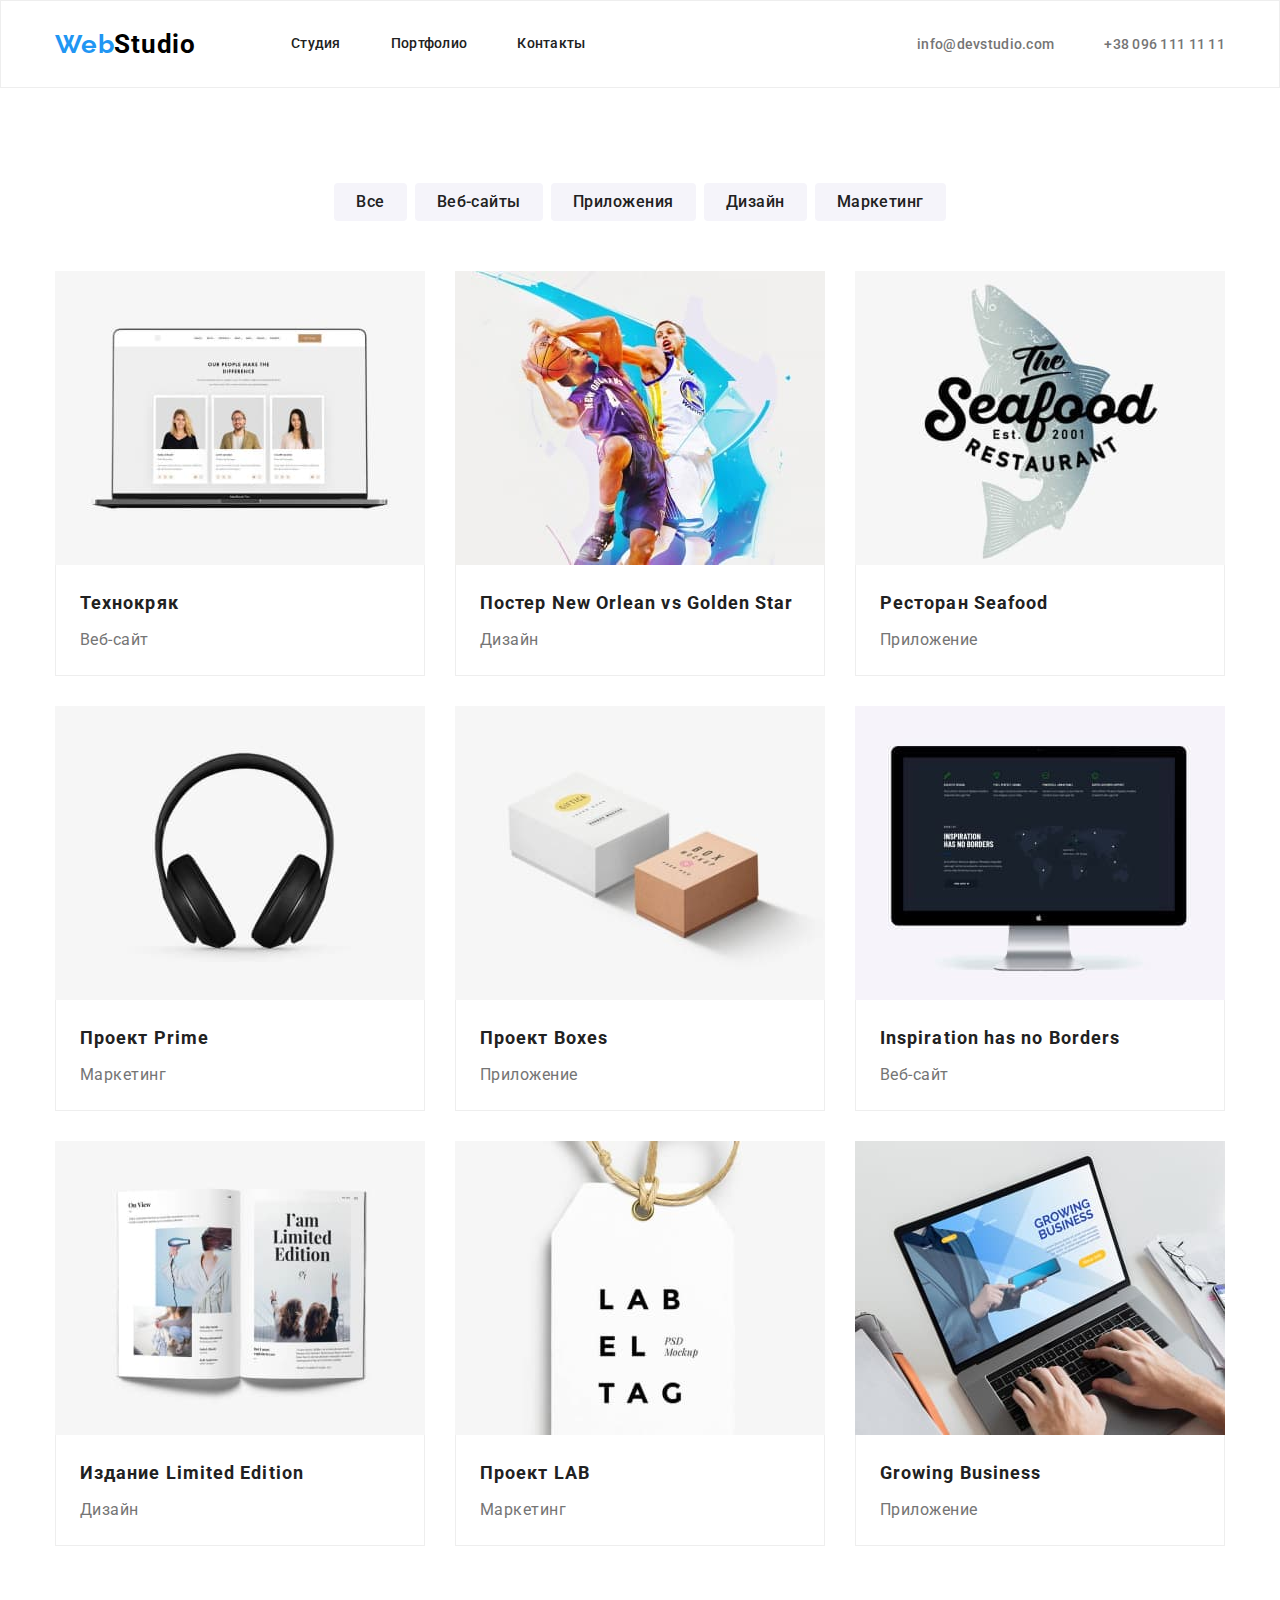
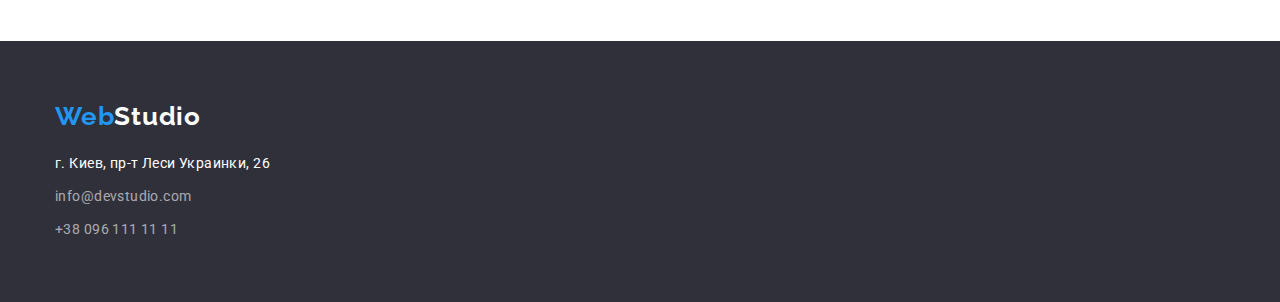
==== portfolio.html @ 65af7c25 "start" ====
<!DOCTYPE html>
<html lang="ru">
  <head>
    <meta charset="UTF-8" />
    <meta http-equiv="X-UA-Compatible" content="IE=edge" />
    <meta name="viewport" content="width=device-width, initial-scale=1.0" />
    <title>WebStudio</title>
    <!-- шрифты -->
    <link
      href="https://fonts.googleapis.com/css2?family=Raleway:wght@700;900&family=Roboto:wght@400;500;700&display=swap"
      rel="stylesheet"
    />
    <!-- нормализация -->
    <link
      rel="stylesheet"
      href="https://cdnjs.cloudflare.com/ajax/libs/modern-normalize/1.0.0/modern-normalize.min.css"
    />
    <link rel="stylesheet" href="./css/style.css" />
    <link rel="preconnect" href="https://fonts.googleapis.com" />
    <link rel="preconnect" href="https://fonts.gstatic.com" crossorigin />
  </head>
  <body>
    <header class="header">
      <div class="container container-nav">
        <nav class="header-nav">
          <a class="logo" href="./index.html">
            <span class="span-logo">Web</span>Studio
          </a>
          <ul class="header-list list">
            <li class="header-item">
              <a href="./index.html" class="header-link">Студия</a>
            </li>
            <li class="header-item">
              <a href="" class="header-link">Портфолио</a>
            </li>
            <li class="header-item">
              <a href="" class="header-link">Контакты</a>
            </li>
          </ul>
        </nav>
        <ul class="header-contact list">
          <li class="header-item">
            <a href="mailto:info@devstudio.com" class="header-mail"
              >info@devstudio.com</a
            >
          </li>
          <li class="header-item">
            <a href="tel:+380961111111" class="header-mail"
              >+38 096 111 11 11</a
            >
          </li>
        </ul>
      </div>
    </header>

    <!--Портфолио-->
    <h1 class="portf-non">Портфолио</h1>
    <section class="portfolio">
      <div class="container">
        <ul class="list-nav list">
          <li class="list-nav__item">
            <button type="button" class="list-nav__btn">Все</button>
          </li>
          <li class="list-nav__item">
            <button type="button" class="list-nav__btn">Веб-сайты</button>
          </li>
          <li class="list-nav__item">
            <button type="button" class="list-nav__btn">Приложения</button>
          </li>
          <li class="list-nav__item">
            <button type="button" class="list-nav__btn">Дизайн</button>
          </li>
          <li class="list-nav__item">
            <button type="button" class="list-nav__btn">Маркетинг</button>
          </li>
        </ul>
        <ul class="portfolio-list list">
          <li class="portfolio-item">
            <img
              src="imag/tehnopark.jpg"
              alt="Вебсайт"
              width="370"
              height="294"
            />
            <div class="portfolio-naim">
              <h2 class="portfolio-title">Технокряк</h2>
              <p class="portfolio-text">Веб-сайт</p>
            </div>
          </li>

          <li class="portfolio-item">
            <img
              src="imag/poster-new-orlean.jpg"
              alt="Постер нового орлеана"
              width="370"
              height="294"
            />
            <div class="portfolio-naim">
              <h2 class="portfolio-title">Постер New Orlean vs Golden Star</h2>
              <p class="portfolio-text">Дизайн</p>
            </div>
          </li>

          <li class="portfolio-item">
            <img
              src="imag/restoran.jpg"
              alt="Приложение ресторана"
              width="370"
              height="294"
            />
            <div class="portfolio-naim">
              <h2 class="portfolio-title">Ресторан Seafood</h2>
              <p class="portfolio-text">Приложение</p>
            </div>
          </li>

          <li class="portfolio-item">
            <img
              src="imag/project-prime.jpg"
              alt=" проект прайм"
              width="370"
              height="294"
            />
            <div class="portfolio-naim">
              <h2 class="portfolio-title">Проект Prime</h2>
              <p class="portfolio-text">Маркетинг</p>
            </div>
          </li>

          <li class="portfolio-item">
            <img
              src="imag/project-boxes.jpg"
              alt="Проек коробки"
              width="370"
              height="294"
            />
            <div class="portfolio-naim">
              <h2 class="portfolio-title">Проект Boxes</h2>
              <p class="portfolio-text">Приложение</p>
            </div>
          </li>

          <li class="portfolio-item">
            <img
              src="imag/borders.jpg"
              alt="Сайт Вдохновение не имеет границ"
              width="370"
              height="294"
            />
            <div class="portfolio-naim">
              <h2 class="portfolio-title">Inspiration has no Borders</h2>
              <p class="portfolio-text">Веб-сайт</p>
            </div>
          </li>

          <li class="portfolio-item">
            <img
              src="imag/limited-edition.jpg"
              alt="Издание книги"
              width="370"
              height="294"
            />
            <div class="portfolio-naim">
              <h2 class="portfolio-title">Издание Limited Edition</h2>
              <p class="portfolio-text">Дизайн</p>
            </div>
          </li>

          <li class="portfolio-item">
            <img src="imag/lab.jpg" alt="проект" width="370" height="294" />
            <div class="portfolio-naim">
              <h2 class="portfolio-title">Проект LAB</h2>
              <p class="portfolio-text">Маркетинг</p>
            </div>
          </li>

          <li class="portfolio-item">
            <img
              src="imag/groving.jpg"
              alt="Растущий бизнес"
              width="370"
              height="294"
            />
            <div class="portfolio-naim">
              <h2 class="portfolio-title">Growing Business</h2>
              <p class="portfolio-text">Приложение</p>
            </div>
          </li>
        </ul>
      </div>
    </section>

    <footer class="footer">
      <div class="container">
        <a class="logo-futer" href="./index.html">
          <span class="span-logo">Web</span
          ><span class="span-studio">Studio</span>
        </a>
        <address class="adres">
          <ul class="footer-list list">
            <li class="footer-item">
              <a class="adres-gps" href="https://goo.gl/maps/ThywqEjot6tUFqHi9"
                >г. Киев, пр-т Леси Украинки, 26</a
              >
            </li>
            <li class="footer-item">
              <a
                class="adres-text"
                href="mailto:info@devstudio.com"
                class="footer-link"
                >info@devstudio.com</a
              >
            </li>
            <li class="footer-item">
              <a class="adres-text" href="tel:+380961111111" class="footer-link"
                >+38 096 111 11 11</a
              >
            </li>
          </ul>
        </address>
      </div>
    </footer>
  </body>
</html>
---- css/style.css ----
html {
  box-sizing: border-box;
}
*.,
*::before,
*::after {
  box-sizing: inherit;
}
body {
  margin: 0;
  font-family: 'Raleway', sans-serif;

  font-family: 'Roboto', sans-serif;
  background: #ffffff;
}
h1,
h2,
h3,
h4,
h5,
h6,
p {
  margin: 0;
}
img {
  display: block;
  min-width: 100%;
  height: auto;
}

ul {
  margin: 0;
  padding: 0;
  list-style: 0;
}

a {
  text-decoration: none;
}

address {
  font-style: normal;
}
/* Скидівание точекв в li */
.list {
  list-style: none;
}
.container {
  width: 1200px;
  padding-right: 15px;
  padding-left: 15px;
  margin-right: auto;
  margin-left: auto;
}

/* heder */
.header {
  background-color: #ffffff;
  border: 1px solid #eeeeee;
}

.container-nav {
  display: flex;
  align-items: center;
  /* margin-bottom: 95px; */
}

/* Логотип */
.span-logo {
  font-family: 'Raleway';
  font-style: normal;
  font-weight: 700;
  font-size: 26px;
  line-height: 1.19;
  letter-spacing: 0.03em;
  color: #2196f3;
}

.logo {
  font-weight: 700;
  font-size: 26px;
  line-height: 1.19;
  letter-spacing: 0.03em;
  color: #000000;
}

.span-logo,
.logo {
  text-decoration: none;
}

.header-list .header-item + .header-item {
  margin-left: 50px;
}

.header-nav {
  display: flex;
  align-items: center;
}

.header-list {
  display: flex;
  margin-left: 95px;
}
.header-contact {
  display: flex;
  margin-left: auto;
}

.header-contact .header-item:not(:last-child) {
  margin-right: 50px;
}
.logo:hover {
}

/* header ссылки */

.header-link {
  display: block;
  padding-top: 35px;
  padding-bottom: 35px;
  text-decoration: none;
  color: #212121;
  font-weight: 500;
  font-size: 14px;
  line-height: 1.14;
  letter-spacing: 0.02em;
  cursor: pointer;
}
/* header емеил и тел */

.header-mail {
  font-style: normal;
  font-weight: 500;
  font-size: 14px;
  line-height: 1.14;
  letter-spacing: 0.02em;
  color: #757575;
  padding-top: 35px;
  padding-bottom: 35px;
}

/* Эфект ховер навидение */

.header-link:hover,
.header-link:focus {
  font-weight: 500;
  font-size: 14px;
  line-height: 1.14;
  letter-spacing: 0.02em;
  color: #2196f3;
}

.header-mail:hover {
  font-weight: 500;
  font-size: 14px;
  line-height: 1.14;
  letter-spacing: 0.02em;
  color: #2196f3;
}

/* Герой */

.hero-title {
  font-weight: 900;
  font-size: 44px;
  line-height: 1.36;
  text-align: center;
  letter-spacing: 0.06em;
  text-transform: uppercase;
  color: #ffffff;
  width: 700px;
  margin: 0 auto;
  margin-bottom: 30px;
}
.hero {
  padding: 200px 0;
  background-color: #2f303a;
  background-image: linear-gradient(
      to right,
      rgba(49, 58, 47, 0.4),
      rgba(47, 48, 58, 0.4)
    ),
    url(../imag/Img-hero.jpg);
  /* background-image: url(../imag/Img-Overlay.png), url(../imag/Img-hero.jpg); */
  background-repeat: no-repeat;
  background-position: center;
  /* background-size: cover; */
  /* min-width: 1600px; */
  background-size: 1600px 600px;
}

.hero-but {
  border-radius: 4px;
  padding: 10px 32px;
  font-weight: 700;
  font-size: 16px;
  line-height: 1.88;
  align-items: center;
  text-align: center;
  letter-spacing: 0.06em;
  color: #ffffff;
  background: #2196f3;
  box-shadow: 0px 4px 4px rgba(0, 0, 0, 0.15);
  cursor: pointer;
  margin: 0 auto;
  display: block;
}
.hero-but:hover {
  color: #2196f3;
  background-color: #ffffff;
}

/* Шапка сайта */
.benefits {
  padding-bottom: 95px;
  padding-top: 95px;
}
.benefits-list {
  display: flex;
}
/* не работает не понимаю почему перебивает content */

.benefits-item::before {
  display: block;
  content: '';
  height: 120px;
  margin-bottom: 30px;
  background-repeat: no-repeat;
  background-position: center;
  background-color: #f5f4fa;
  border-radius: 4px;
}
.icon-antena::before {
  background-image: url(../imag/antenna.svg);
}
.icon-clok::before {
  background-image: url(../imag/clock.svg);
}
.icon-diagram::before {
  background-image: url(../imag/diagram.svg);
}
.icon-astronaut::before {
  background-image: url(../imag/astronaut.svg);
}

.benefits-item {
  margin-right: 30px;
}
.benefits-item:last-child {
  margin-right: 0px;
}

.benefits-title {
  font-weight: 700;
  font-size: 14px;
  line-height: 1.14;
  letter-spacing: 0.03em;
  text-transform: uppercase;
  color: #212121;
  margin-bottom: 10px;
}

.benefits-text {
  font-weight: 400;
  font-size: 14px;
  line-height: 1.71;
  letter-spacing: 0.03em;
  color: #757575;
}

/* Чем мы занимаемся */
.work {
  padding-bottom: 95px;
}
.work-title {
  font-weight: 700;
  font-size: 36px;
  line-height: 42px;
  text-align: center;
  letter-spacing: 0.03em;
  color: #212121;
  margin-bottom: 50px;
}

.work-list {
  display: flex;
  gap: 30px;
}
.work-item {
  width: calc((100% - 60px) / 3);
  max-width: 100%;
  height: auto;
}
/* .work-list .work-item:not(:last-child) {
  margin-right: 30px; 
} */

/* Наша команда */
.team {
  background: #f5f4fa;
  padding-bottom: 95px;
  padding-top: 95px;
}

.team-title {
  font-weight: 700;
  font-size: 36px;
  line-height: 1.16;
  text-align: center;
  letter-spacing: 0.03em;
  color: #212121;
  margin-bottom: 50px;
}

.team-list {
  display: flex;
  gap: 30px;
}
.team-item {
  background: #ffffff;
  box-shadow: 0px 1px 3px rgba(0, 0, 0, 0.12), 0px 1px 1px rgba(0, 0, 0, 0.14),
    0px 2px 1px rgba(0, 0, 0, 0.2);
  border-radius: 0px 0px 4px 4px;
}

.team-title-name {
  font-weight: 500;
  font-size: 16px;
  line-height: 1.18;
  text-align: center;
  letter-spacing: 0.03em;
  color: #212121;
  text-align: center;
  padding-top: 30px;
  margin-bottom: 10px;
}

.team-text {
  font-weight: 400;
  font-size: 16px;
  line-height: 1.18;
  text-align: center;
  letter-spacing: 0.03em;
  color: #757575;
  /* padding-bottom: 30px; */
  /* margin-bottom: 30px; */
}
.team-soc {
  display: flex;
  justify-content: center;
  gap: 10px;
  padding-top: 16px;
  margin-bottom: 30px;
}

.item-soc-link {
  width: 44px;
  height: 44px;
  border-radius: 50%;
  background-color: #ffffff;
  display: flex;
  align-items: center;
  justify-content: center;

  fill: #afb1b8;
}
.item-soc-link:hover,
.item-soc-link:focus {
  background-color: #2196f3;
  fill: #ffffff;
}
/* <!-- постоянные клиенты --> */
.clients {
  background: #ffffff;
  padding-bottom: 95px;
  padding-top: 95px;
}
.clients-title {
  font-weight: 700;
  font-size: 36px;
  line-height: 42px;
  margin-bottom: 50px;
  text-align: center;
  letter-spacing: 0.03em;
  color: #212121;
}
.clients-list {
  display: flex;
  gap: 30px;
  justify-content: center;
}
.clients-item {
  display: flex;
  justify-content: center;
  width: 170px;
  height: 92px;
  border: 1px solid #afb1b8;
  border-radius: 4px;
}
.clients-link {
  display: flex;
  align-items: center;
  justify-content: center;
  background-color: #ffffff;
  fill: #afb1b8;
}
.clients-link:hover,
.clients-link:focus {
  fill: #2196f3;
}

/* Подвал */
.footer {
  background: #2f303a;
  padding-top: 60px;
  padding-bottom: 60px;
}

.logo-futer {
  display: block;
  margin-bottom: 20px;
}
.span-studio {
  font-family: 'Raleway';
  font-weight: 700;
  font-size: 26px;
  line-height: 31px;
  letter-spacing: 0.03em;
  color: #ffffff;
}

.footer-item {
  margin-bottom: 9px;
}
.footer-item:last-child {
  margin-bottom: 0px;
}
.adres-gps {
  font-style: normal;
  font-weight: 400;
  font-size: 14px;
  line-height: 1.71;
  letter-spacing: 0.03em;
  color: #ffffff;
  text-decoration: none;
}

.adres-text {
  font-style: normal;
  font-weight: 400;
  font-size: 14px;
  line-height: 1.71;
  letter-spacing: 0.03em;
  color: rgba(255, 255, 255, 0.6);
}

.adres-gps:hover,
.adres-text:hover {
  color: #2196f3;
}
/* присоиденяйтесь */
.join {
  font-weight: 700;
  font-size: 14px;
  line-height: 0, 87;
  letter-spacing: 0.03em;
  text-transform: uppercase;
  color: #ffffff;

  border: 1px solid #ededed;
}
.join-list {
  display: flex;
  justify-content: center;
  gap: 10px;
  padding-top: 16px;
  margin-bottom: 30px;
  border: 1px solid #ededed;
}
.join-item {
}
.join-soc-link {
  display: flex;
  width: 44px;
  height: 44px;
  border-radius: 50%;
  background-color: #ffffff;
  align-items: center;
  justify-content: center;
  border: 1px solid #ededed;
  fill: #afb1b8;
}
.join-soc-link:hover,
.join-soc-link:focus {
  background-color: #2196f3;
  fill: #ffffff;
}

/* портфолио */

.portfolio {
  padding-top: 95px;
  padding-bottom: 95px;
}
.list-nav {
  display: flex;
  justify-content: center;
  margin-bottom: 50px;
}

.portf-non {
  display: none;
}

.list-nav__btn {
  border: 0;
  font-weight: 500;
  font-size: 16px;
  line-height: 1.62;
  text-align: center;
  letter-spacing: 0.03em;
  background-color: #f5f4fa;
  color: #212121;
  cursor: pointer;
  border-radius: 4px;
  padding: 6px 22px;
}

.list-nav .list-nav__item:not(:last-child) {
  margin-right: 8px;
}

.list-nav__btn:hover,
.list-nav__btn:focus {
  background-color: #2196f3;
  color: #ffffff;
}

.portfolio-list {
  display: flex;
  flex-wrap: wrap;
  padding: 0;
  list-style: none;
  margin: -15px;
}

.portfolio-item {
  width: 370px;
  margin: 15px;
}
.portfolio-naim {
  padding: 20px 24px;
  border-bottom: 1px solid #eeeeee;
  border-left: 1px solid #eeeeee;
  border-right: 1px solid #eeeeee;
}
.portfolio-title {
  font-weight: 700;
  font-size: 18px;
  line-height: 2;
  letter-spacing: 0.06em;
  color: #212121;
  margin-top: 0px;
  margin-bottom: 4px;
}

.portfolio-text {
  font-weight: 400;
  font-size: 16px;
  line-height: 1.88;
  letter-spacing: 0.03em;
  color: #757575;
}
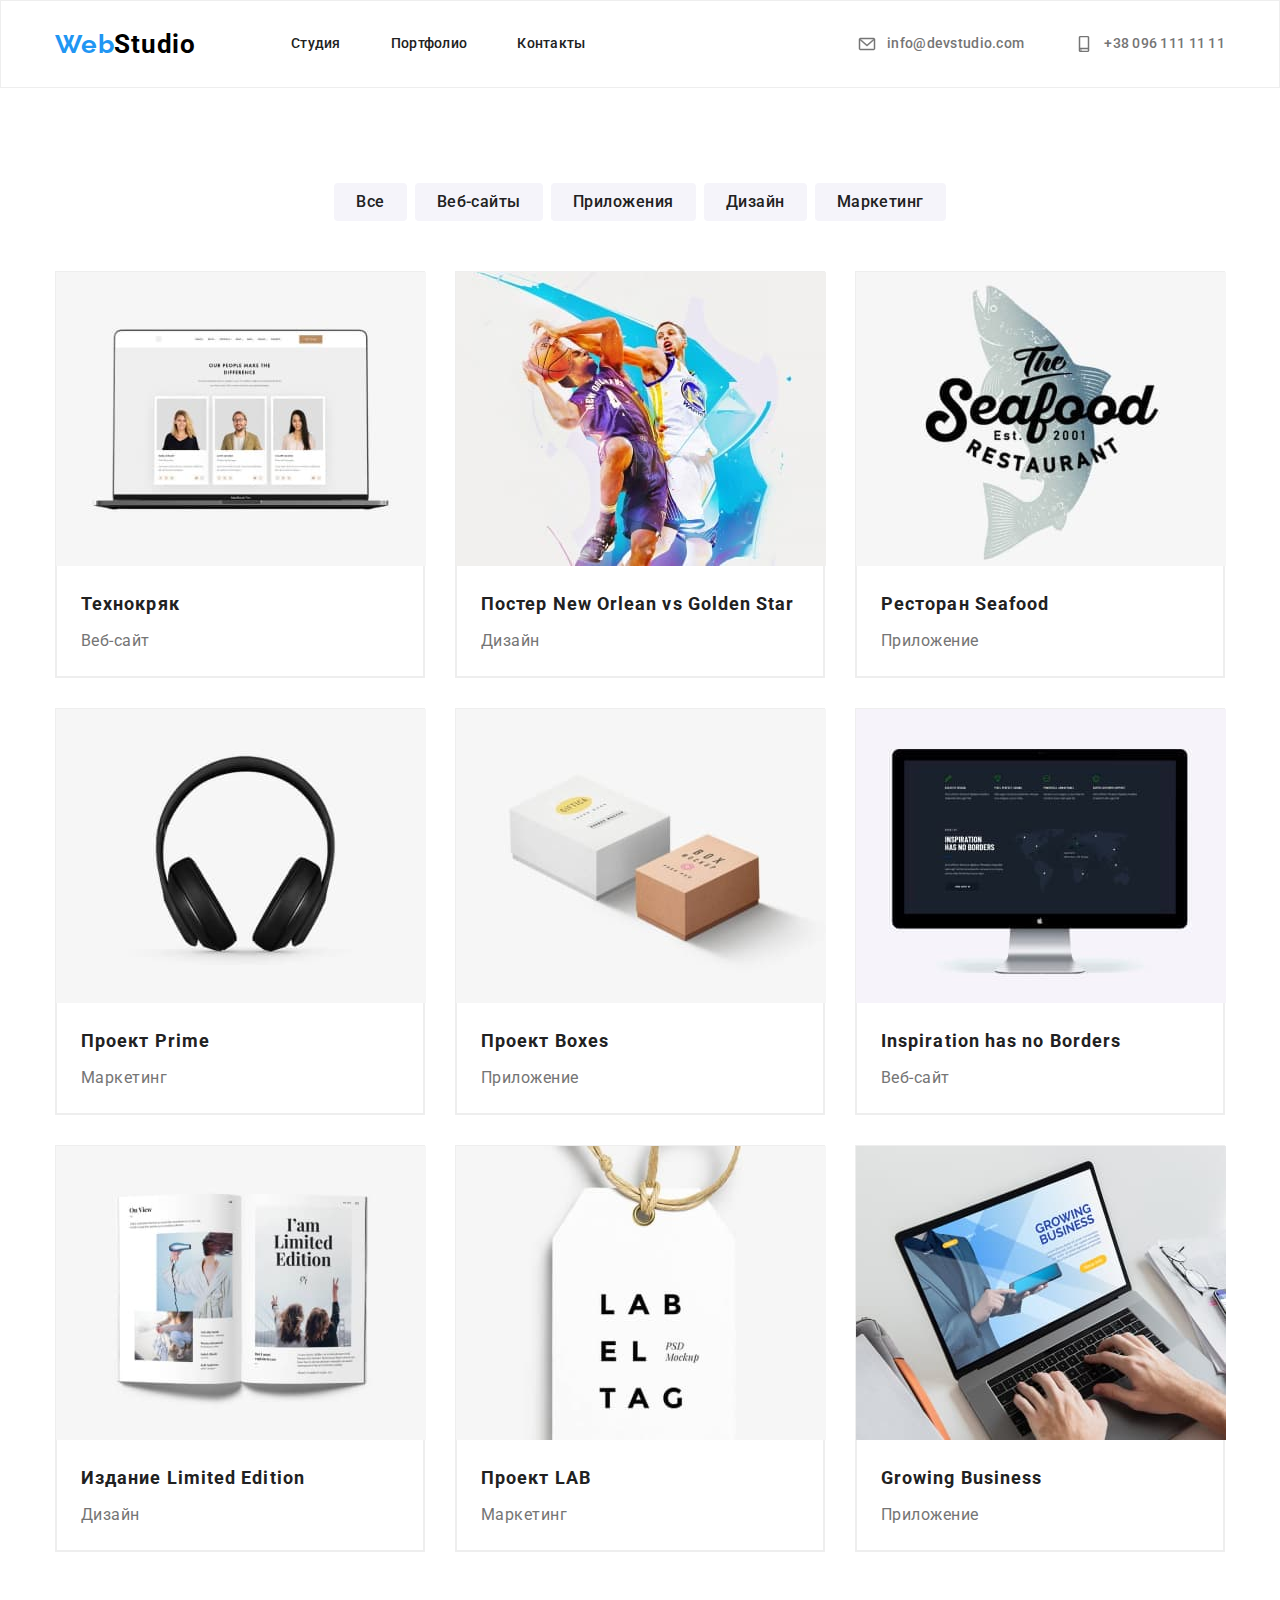
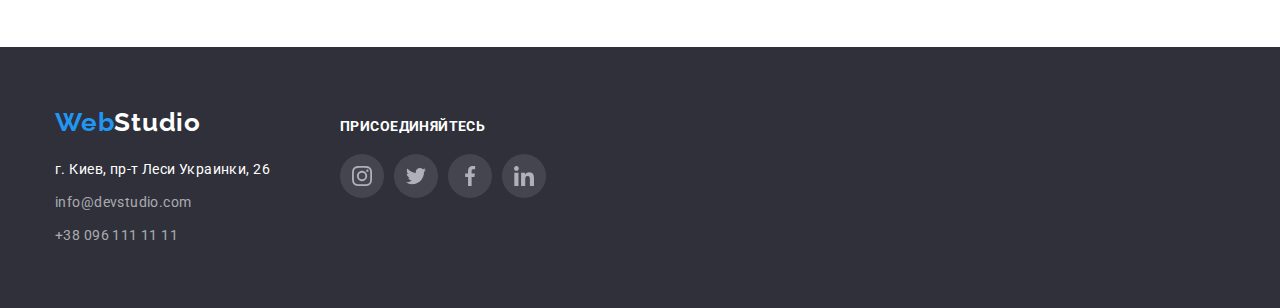
==== commit 57c127cb: "finish" ====
--- a/portfolio.html
+++ b/portfolio.html
@@ -41,13 +41,15 @@
         <ul class="header-contact list">
           <li class="header-item">
             <a href="mailto:info@devstudio.com" class="header-mail"
-              >info@devstudio.com</a
-            >
+              ><svg class="header-tel-icon" width="10" height="16">
+              <use href="./imag/symbol-defs.svg#icon-envelope"></use>
+              </svg>info@devstudio.com</a>
           </li>
           <li class="header-item">
             <a href="tel:+380961111111" class="header-mail"
-              >+38 096 111 11 11</a
-            >
+            ><svg class="header-tel-icon" width="10"  height="16">
+              <use href="./imag/symbol-defs.svg#icon-smartphone"></use>
+              </svg>+38 096 111 11 11</a>
           </li>
         </ul>
       </div>
@@ -192,10 +194,10 @@
 
     <footer class="footer">
       <div class="container">
+        <div class="futer-contact">
         <a class="logo-futer" href="./index.html">
           <span class="span-logo">Web</span
-          ><span class="span-studio">Studio</span>
-        </a>
+          ><span class="span-studio">Studio</span></a>
         <address class="adres">
           <ul class="footer-list list">
             <li class="footer-item">
@@ -218,6 +220,41 @@
             </li>
           </ul>
         </address>
+        </div>
+        <div class="join-content">
+          <p class="join-title">присоединяйтесь</p>
+        <ul class="join-list list">
+          <li class="join-item">
+            <a href="" class="join-soc-link">
+              <svg class="join-soc-icon" width="20" height="20">
+              <use href="./imag/symbol-defs.svg#icon-instagram"></use>
+              </svg>
+              </a>
+          </li>
+        
+          <li class="join-item">
+            <a href="" class="join-soc-link">
+              <svg class="join-soc-icon" width="20" height="20">
+              <use href="./imag/symbol-defs.svg#icon-twitter"></use>
+              </svg>
+              </a>
+          </li>
+          <li class="join-item">
+            <a href="" class="join-soc-link">
+              <svg class="join-soc-icon" width="20" height="20">
+              <use href="./imag/symbol-defs.svg#icon-facebook"></use>
+              </svg>
+              </a>
+          </li>         
+          <li class="join-item">
+            <a href="" class="join-soc-link">
+              <svg class="join-soc-icon" width="20" height="20">
+              <use href="./imag/symbol-defs.svg#icon-linkedin"></use>
+              </svg>
+              </a>
+          </li>
+        </div>
+        </ul>
       </div>
     </footer>
   </body>
--- a/css/style.css
+++ b/css/style.css
@@ -62,7 +62,6 @@
 .container-nav {
   display: flex;
   align-items: center;
-  /* margin-bottom: 95px; */
 }
 
 /* Логотип */
@@ -109,8 +108,6 @@
 
 .header-contact .header-item:not(:last-child) {
   margin-right: 50px;
-}
-.logo:hover {
 }
 
 /* header ссылки */
@@ -128,8 +125,22 @@
   cursor: pointer;
 }
 /* header емеил и тел */
+.header-contact {
+  display: flex;
+}
+
+.header-tel-icon {
+  /* display: block; */
+  margin-right: 10px;
+  fill: #757575;
+  height: 16px;
+  width: 20px;
+  stroke: currentColor;
+}
 
 .header-mail {
+  display: flex;
+  align-items: center;
   font-style: normal;
   font-weight: 500;
   font-size: 14px;
@@ -151,12 +162,16 @@
   color: #2196f3;
 }
 
-.header-mail:hover {
+.header-mail:hover,
+.header-tel-icon:hover,
+.header-tel-icon:focus {
   font-weight: 500;
   font-size: 14px;
   line-height: 1.14;
   letter-spacing: 0.02em;
   color: #2196f3;
+  fill: #2196f3;
+  fill: currentColor;
 }
 
 /* Герой */
@@ -218,36 +233,30 @@
 }
 .benefits-list {
   display: flex;
-}
-/* не работает не понимаю почему перебивает content */
-
-.benefits-item::before {
-  display: block;
-  content: '';
+  border-radius: 4px;
+  /* margin-right: 30px; */
+}
+.benefits-icon {
+  display: flex;
+  background-color: #f5f4fa;
+  width: 270px;
   height: 120px;
   margin-bottom: 30px;
-  background-repeat: no-repeat;
-  background-position: center;
-  background-color: #f5f4fa;
+  margin-right: 30px;
   border-radius: 4px;
-}
-.icon-antena::before {
-  background-image: url(../imag/antenna.svg);
-}
-.icon-clok::before {
-  background-image: url(../imag/clock.svg);
-}
-.icon-diagram::before {
-  background-image: url(../imag/diagram.svg);
-}
-.icon-astronaut::before {
-  background-image: url(../imag/astronaut.svg);
+  align-items: center;
+  justify-content: center;
 }
 
 .benefits-item {
   margin-right: 30px;
 }
+
 .benefits-item:last-child {
+  margin-right: 0px;
+}
+
+.benefits-icon:last-child {
   margin-right: 0px;
 }
 
@@ -377,9 +386,9 @@
   padding-top: 95px;
 }
 .clients-title {
-  font-weight: 700;
+  /* font-weight: 700; */
   font-size: 36px;
-  line-height: 42px;
+  line-height: calc(42 / 36);
   margin-bottom: 50px;
   text-align: center;
   letter-spacing: 0.03em;
@@ -391,22 +400,29 @@
   justify-content: center;
 }
 .clients-item {
-  display: flex;
-  justify-content: center;
+  /* display: flex;
+  justify-content: center; */
+
+  /* border: 1px solid #afb1b8;
+  border-radius: 4px; */
+}
+.clients-link {
+  display: flex;
   width: 170px;
   height: 92px;
+  align-items: center;
+  justify-content: center;
   border: 1px solid #afb1b8;
   border-radius: 4px;
+  /* background-color: #ffffff; */
+  color: #afb1b8;
 }
 .clients-link {
-  display: flex;
-  align-items: center;
-  justify-content: center;
-  background-color: #ffffff;
-  fill: #afb1b8;
+  fill: currentColor;
 }
 .clients-link:hover,
 .clients-link:focus {
+  border: 1px solid #2196f3;
   fill: #2196f3;
 }
 
@@ -416,7 +432,10 @@
   padding-top: 60px;
   padding-bottom: 60px;
 }
-
+.footer .container {
+  display: flex;
+  align-items: baseline;
+}
 .logo-futer {
   display: block;
   margin-bottom: 20px;
@@ -459,38 +478,39 @@
 .adres-text:hover {
   color: #2196f3;
 }
+
 /* присоиденяйтесь */
-.join {
+
+.join-content {
+  width: 206px;
+  height: 80px;
+  margin-left: 70px;
+}
+.join-title {
   font-weight: 700;
   font-size: 14px;
   line-height: 0, 87;
   letter-spacing: 0.03em;
   text-transform: uppercase;
   color: #ffffff;
-
-  border: 1px solid #ededed;
 }
 .join-list {
   display: flex;
   justify-content: center;
   gap: 10px;
-  padding-top: 16px;
-  margin-bottom: 30px;
-  border: 1px solid #ededed;
-}
-.join-item {
+  padding-top: 20px;
 }
 .join-soc-link {
   display: flex;
   width: 44px;
   height: 44px;
+  align-items: center;
+  justify-content: center;
   border-radius: 50%;
-  background-color: #ffffff;
-  align-items: center;
-  justify-content: center;
-  border: 1px solid #ededed;
+  background-color: rgba(255, 255, 255, 0.1);
   fill: #afb1b8;
 }
+
 .join-soc-link:hover,
 .join-soc-link:focus {
   background-color: #2196f3;
@@ -535,6 +555,8 @@
 .list-nav__btn:focus {
   background-color: #2196f3;
   color: #ffffff;
+  box-shadow: 0px 3px 1px rgba(0, 0, 0, 0.1), 0px 1px 2px rgba(0, 0, 0, 0.08),
+    0px 2px 2px rgba(0, 0, 0, 0.12);
 }
 
 .portfolio-list {
@@ -548,6 +570,12 @@
 .portfolio-item {
   width: 370px;
   margin: 15px;
+  border: 1px solid #eeeeee;
+}
+.portfolio-item:hover {
+  box-shadow: 0px 1px 1px rgba(0, 0, 0, 0.12), 0px 4px 4px rgba(0, 0, 0, 0.06),
+    1px 4px 6px rgba(0, 0, 0, 0.16);
+  cursor: pointer;
 }
 .portfolio-naim {
   padding: 20px 24px;
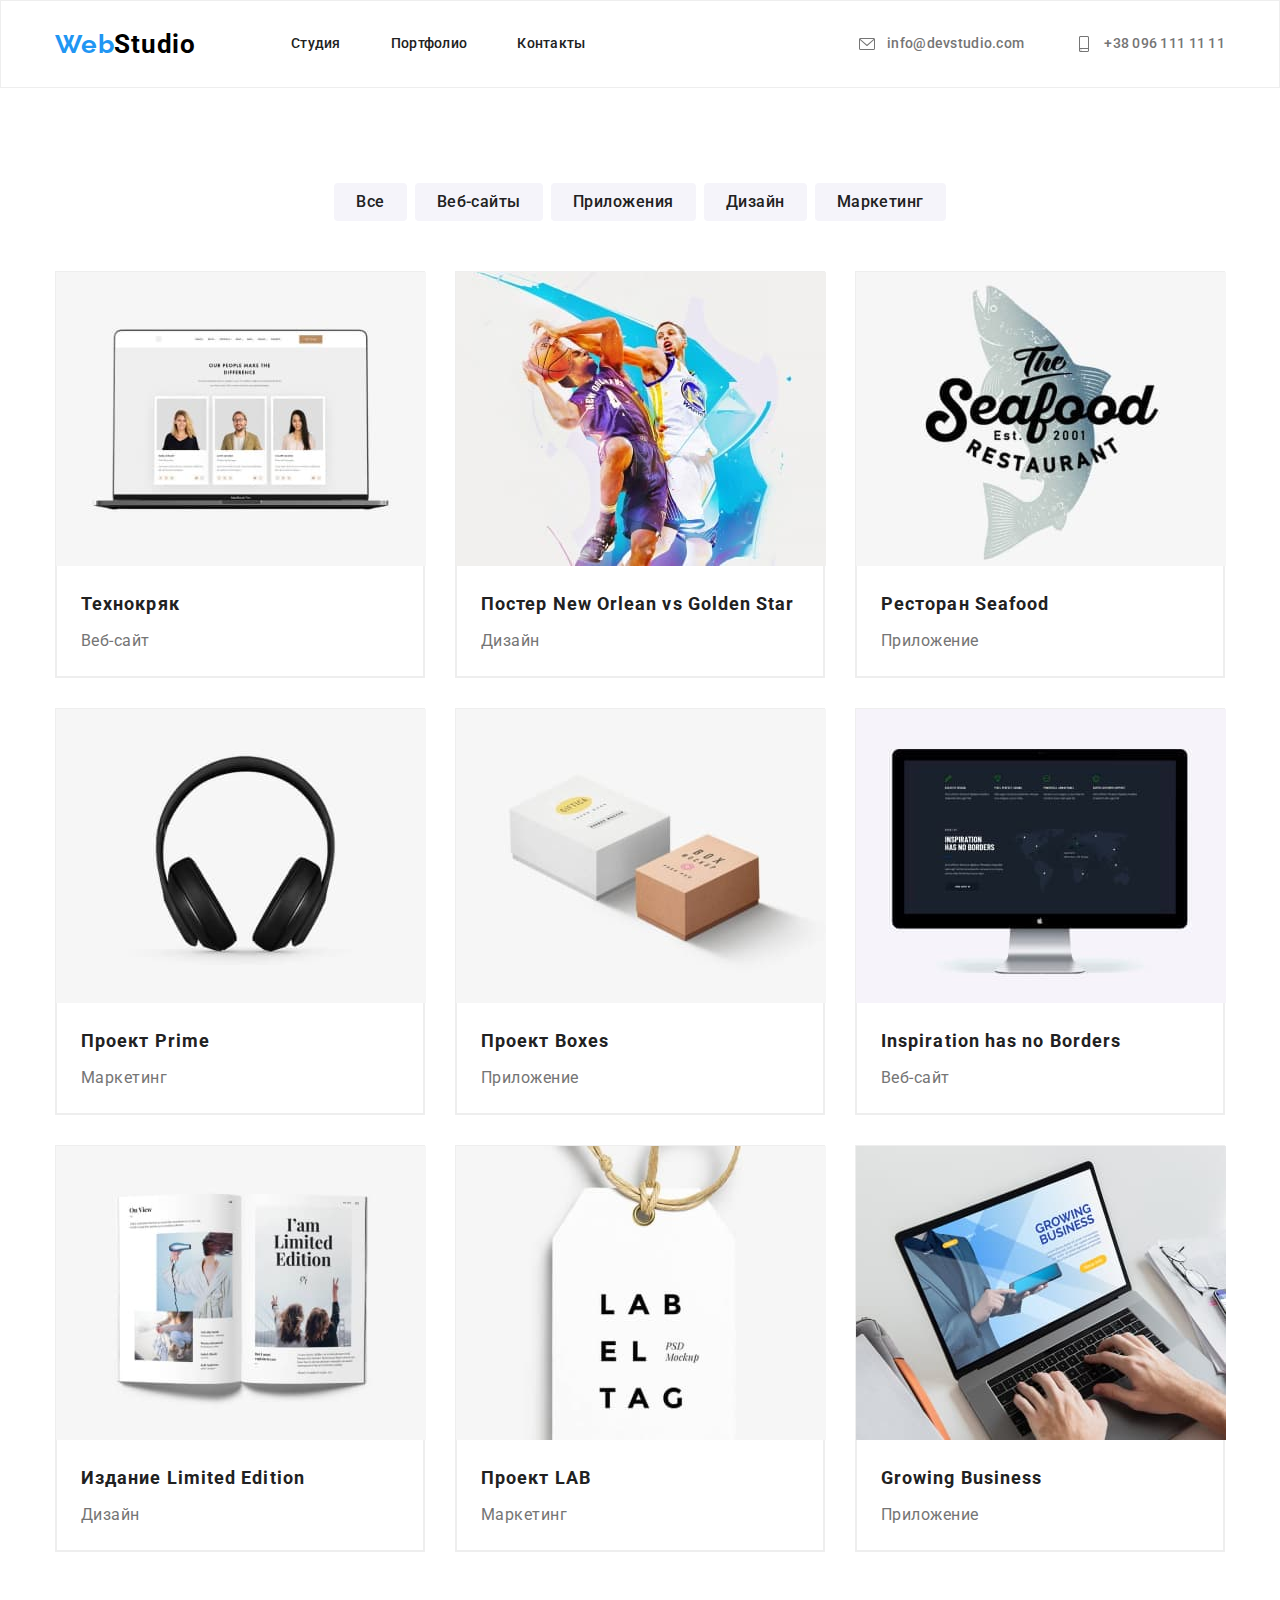
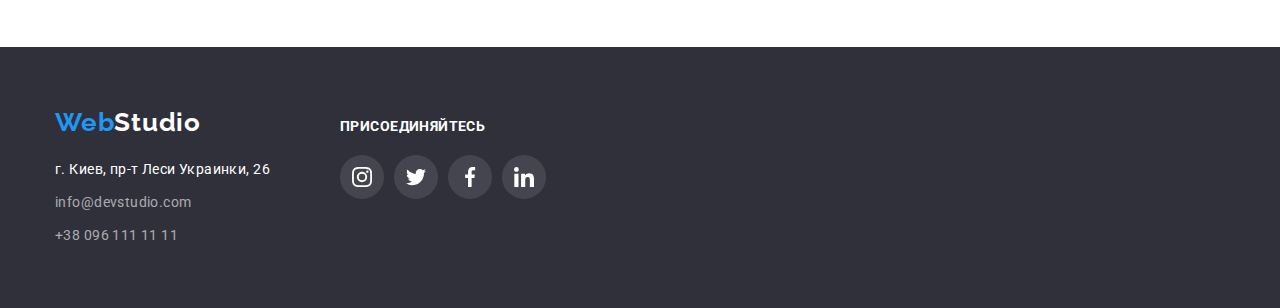
==== commit 27f3b748: "redacted" ====
--- a/portfolio.html
+++ b/portfolio.html
@@ -1,261 +1,279 @@
-<!DOCTYPE html>
-<html lang="ru">
-  <head>
-    <meta charset="UTF-8" />
-    <meta http-equiv="X-UA-Compatible" content="IE=edge" />
-    <meta name="viewport" content="width=device-width, initial-scale=1.0" />
-    <title>WebStudio</title>
-    <!-- шрифты -->
-    <link
-      href="https://fonts.googleapis.com/css2?family=Raleway:wght@700;900&family=Roboto:wght@400;500;700&display=swap"
-      rel="stylesheet"
-    />
-    <!-- нормализация -->
-    <link
-      rel="stylesheet"
-      href="https://cdnjs.cloudflare.com/ajax/libs/modern-normalize/1.0.0/modern-normalize.min.css"
-    />
-    <link rel="stylesheet" href="./css/style.css" />
-    <link rel="preconnect" href="https://fonts.googleapis.com" />
-    <link rel="preconnect" href="https://fonts.gstatic.com" crossorigin />
-  </head>
-  <body>
-    <header class="header">
-      <div class="container container-nav">
-        <nav class="header-nav">
-          <a class="logo" href="./index.html">
-            <span class="span-logo">Web</span>Studio
-          </a>
-          <ul class="header-list list">
-            <li class="header-item">
-              <a href="./index.html" class="header-link">Студия</a>
-            </li>
-            <li class="header-item">
-              <a href="" class="header-link">Портфолио</a>
-            </li>
-            <li class="header-item">
-              <a href="" class="header-link">Контакты</a>
-            </li>
-          </ul>
-        </nav>
-        <ul class="header-contact list">
-          <li class="header-item">
-            <a href="mailto:info@devstudio.com" class="header-mail"
-              ><svg class="header-tel-icon" width="10" height="16">
-              <use href="./imag/symbol-defs.svg#icon-envelope"></use>
-              </svg>info@devstudio.com</a>
-          </li>
-          <li class="header-item">
-            <a href="tel:+380961111111" class="header-mail"
-            ><svg class="header-tel-icon" width="10"  height="16">
-              <use href="./imag/symbol-defs.svg#icon-smartphone"></use>
-              </svg>+38 096 111 11 11</a>
-          </li>
-        </ul>
-      </div>
-    </header>
-
-    <!--Портфолио-->
-    <h1 class="portf-non">Портфолио</h1>
-    <section class="portfolio">
-      <div class="container">
-        <ul class="list-nav list">
-          <li class="list-nav__item">
-            <button type="button" class="list-nav__btn">Все</button>
-          </li>
-          <li class="list-nav__item">
-            <button type="button" class="list-nav__btn">Веб-сайты</button>
-          </li>
-          <li class="list-nav__item">
-            <button type="button" class="list-nav__btn">Приложения</button>
-          </li>
-          <li class="list-nav__item">
-            <button type="button" class="list-nav__btn">Дизайн</button>
-          </li>
-          <li class="list-nav__item">
-            <button type="button" class="list-nav__btn">Маркетинг</button>
-          </li>
-        </ul>
-        <ul class="portfolio-list list">
-          <li class="portfolio-item">
-            <img
-              src="imag/tehnopark.jpg"
-              alt="Вебсайт"
-              width="370"
-              height="294"
-            />
-            <div class="portfolio-naim">
-              <h2 class="portfolio-title">Технокряк</h2>
-              <p class="portfolio-text">Веб-сайт</p>
-            </div>
-          </li>
-
-          <li class="portfolio-item">
-            <img
-              src="imag/poster-new-orlean.jpg"
-              alt="Постер нового орлеана"
-              width="370"
-              height="294"
-            />
-            <div class="portfolio-naim">
-              <h2 class="portfolio-title">Постер New Orlean vs Golden Star</h2>
-              <p class="portfolio-text">Дизайн</p>
-            </div>
-          </li>
-
-          <li class="portfolio-item">
-            <img
-              src="imag/restoran.jpg"
-              alt="Приложение ресторана"
-              width="370"
-              height="294"
-            />
-            <div class="portfolio-naim">
-              <h2 class="portfolio-title">Ресторан Seafood</h2>
-              <p class="portfolio-text">Приложение</p>
-            </div>
-          </li>
-
-          <li class="portfolio-item">
-            <img
-              src="imag/project-prime.jpg"
-              alt=" проект прайм"
-              width="370"
-              height="294"
-            />
-            <div class="portfolio-naim">
-              <h2 class="portfolio-title">Проект Prime</h2>
-              <p class="portfolio-text">Маркетинг</p>
-            </div>
-          </li>
-
-          <li class="portfolio-item">
-            <img
-              src="imag/project-boxes.jpg"
-              alt="Проек коробки"
-              width="370"
-              height="294"
-            />
-            <div class="portfolio-naim">
-              <h2 class="portfolio-title">Проект Boxes</h2>
-              <p class="portfolio-text">Приложение</p>
-            </div>
-          </li>
-
-          <li class="portfolio-item">
-            <img
-              src="imag/borders.jpg"
-              alt="Сайт Вдохновение не имеет границ"
-              width="370"
-              height="294"
-            />
-            <div class="portfolio-naim">
-              <h2 class="portfolio-title">Inspiration has no Borders</h2>
-              <p class="portfolio-text">Веб-сайт</p>
-            </div>
-          </li>
-
-          <li class="portfolio-item">
-            <img
-              src="imag/limited-edition.jpg"
-              alt="Издание книги"
-              width="370"
-              height="294"
-            />
-            <div class="portfolio-naim">
-              <h2 class="portfolio-title">Издание Limited Edition</h2>
-              <p class="portfolio-text">Дизайн</p>
-            </div>
-          </li>
-
-          <li class="portfolio-item">
-            <img src="imag/lab.jpg" alt="проект" width="370" height="294" />
-            <div class="portfolio-naim">
-              <h2 class="portfolio-title">Проект LAB</h2>
-              <p class="portfolio-text">Маркетинг</p>
-            </div>
-          </li>
-
-          <li class="portfolio-item">
-            <img
-              src="imag/groving.jpg"
-              alt="Растущий бизнес"
-              width="370"
-              height="294"
-            />
-            <div class="portfolio-naim">
-              <h2 class="portfolio-title">Growing Business</h2>
-              <p class="portfolio-text">Приложение</p>
-            </div>
-          </li>
-        </ul>
-      </div>
-    </section>
-
-    <footer class="footer">
-      <div class="container">
-        <div class="futer-contact">
-        <a class="logo-futer" href="./index.html">
-          <span class="span-logo">Web</span
-          ><span class="span-studio">Studio</span></a>
-        <address class="adres">
-          <ul class="footer-list list">
-            <li class="footer-item">
-              <a class="adres-gps" href="https://goo.gl/maps/ThywqEjot6tUFqHi9"
-                >г. Киев, пр-т Леси Украинки, 26</a
-              >
-            </li>
-            <li class="footer-item">
-              <a
-                class="adres-text"
-                href="mailto:info@devstudio.com"
-                class="footer-link"
-                >info@devstudio.com</a
-              >
-            </li>
-            <li class="footer-item">
-              <a class="adres-text" href="tel:+380961111111" class="footer-link"
-                >+38 096 111 11 11</a
-              >
-            </li>
-          </ul>
-        </address>
-        </div>
-        <div class="join-content">
-          <p class="join-title">присоединяйтесь</p>
-        <ul class="join-list list">
-          <li class="join-item">
-            <a href="" class="join-soc-link">
-              <svg class="join-soc-icon" width="20" height="20">
-              <use href="./imag/symbol-defs.svg#icon-instagram"></use>
-              </svg>
-              </a>
-          </li>
-        
-          <li class="join-item">
-            <a href="" class="join-soc-link">
-              <svg class="join-soc-icon" width="20" height="20">
-              <use href="./imag/symbol-defs.svg#icon-twitter"></use>
-              </svg>
-              </a>
-          </li>
-          <li class="join-item">
-            <a href="" class="join-soc-link">
-              <svg class="join-soc-icon" width="20" height="20">
-              <use href="./imag/symbol-defs.svg#icon-facebook"></use>
-              </svg>
-              </a>
-          </li>         
-          <li class="join-item">
-            <a href="" class="join-soc-link">
-              <svg class="join-soc-icon" width="20" height="20">
-              <use href="./imag/symbol-defs.svg#icon-linkedin"></use>
-              </svg>
-              </a>
-          </li>
-        </div>
-        </ul>
-      </div>
-    </footer>
-  </body>
-</html>
+<!DOCTYPE html>
+<html lang="ru">
+  <head>
+    <meta charset="UTF-8" />
+    <meta http-equiv="X-UA-Compatible" content="IE=edge" />
+    <meta name="viewport" content="width=device-width, initial-scale=1.0" />
+    <title>WebStudio</title>
+    <!-- шрифты -->
+    <link
+      href="https://fonts.googleapis.com/css2?family=Raleway:wght@700;900&family=Roboto:wght@400;500;700&display=swap"
+      rel="stylesheet"
+    />
+    <!-- нормализация -->
+    <link
+      rel="stylesheet"
+      href="https://cdnjs.cloudflare.com/ajax/libs/modern-normalize/1.0.0/modern-normalize.min.css"
+    />
+    <link rel="stylesheet" href="./css/style.css" />
+    <link rel="preconnect" href="https://fonts.googleapis.com" />
+    <link rel="preconnect" href="https://fonts.gstatic.com" crossorigin />
+  </head>
+  <body>
+    <header class="header">
+      <div class="container container-nav">
+        <nav class="header-nav">
+          <a class="logo" href="./index.html">
+            <span class="span-logo">Web</span>Studio
+          </a>
+          <ul class="header-list list">
+            <li class="header-item">
+              <a href="./index.html" class="header-link">Студия</a>
+            </li>
+            <li class="header-item">
+              <a href="" class="header-link">Портфолио</a>
+            </li>
+            <li class="header-item">
+              <a href="" class="header-link">Контакты</a>
+            </li>
+          </ul>
+        </nav>
+        <ul class="header-contact list">
+          <li class="header-item">
+            <a href="mailto:info@devstudio.com" class="header-mail"
+              ><svg class="header-tel-icon" width="10" height="16">
+              <use href="./imag/symbol-defs.svg#icon-envelope"></use>
+              </svg>info@devstudio.com</a>
+          </li>
+          <li class="header-item">
+            <a href="tel:+380961111111" class="header-mail"
+            ><svg class="header-tel-icon" width="10"  height="16">
+              <use href="./imag/symbol-defs.svg#icon-smartphone"></use>
+              </svg>+38 096 111 11 11</a>
+          </li>
+        </ul>
+      </div>
+    </header>
+
+    <!--Портфолио-->
+    <h1 class="portf-non">Портфолио</h1>
+    <section class="portfolio">
+      <div class="container">
+        <ul class="list-nav list">
+          <li class="list-nav__item">
+            <button type="button" class="list-nav__btn">Все</button>
+          </li>
+          <li class="list-nav__item">
+            <button type="button" class="list-nav__btn">Веб-сайты</button>
+          </li>
+          <li class="list-nav__item">
+            <button type="button" class="list-nav__btn">Приложения</button>
+          </li>
+          <li class="list-nav__item">
+            <button type="button" class="list-nav__btn">Дизайн</button>
+          </li>
+          <li class="list-nav__item">
+            <button type="button" class="list-nav__btn">Маркетинг</button>
+          </li>
+        </ul>
+        <ul class="portfolio-list list">
+          <li class="portfolio-item">
+            <a href="" class="portfolio-link">
+              <img
+              src="imag/tehnopark.jpg"
+              alt="Вебсайт"
+              width="370"
+              height="294"
+            />
+            <div class="portfolio-naim">
+              <h2 class="portfolio-title">Технокряк</h2>
+              <p class="portfolio-text">Веб-сайт</p>
+            </div>
+            </a>
+          </li>
+
+          <li class="portfolio-item">
+            <a class="portfolio-link" href="">
+            <img
+              src="imag/poster-new-orlean.jpg"
+              alt="Постер нового орлеана"
+              width="370"
+              height="294"
+            />
+            <div class="portfolio-naim">
+              <h2 class="portfolio-title">Постер New Orlean vs Golden Star</h2>
+              <p class="portfolio-text">Дизайн</p>
+            </div>
+            </a>
+          </li>
+
+          <li class="portfolio-item">
+            <a class="portfolio-link" href="">
+            <img
+              src="imag/restoran.jpg"
+              alt="Приложение ресторана"
+              width="370"
+              height="294"
+            />
+            <div class="portfolio-naim">
+              <h2 class="portfolio-title">Ресторан Seafood</h2>
+              <p class="portfolio-text">Приложение</p>
+            </div>
+            </a>
+          </li>
+
+          <li class="portfolio-item">
+            <a class="portfolio-link" href="">
+            <img
+              src="imag/project-prime.jpg"
+              alt=" проект прайм"
+              width="370"
+              height="294"
+            />
+            <div class="portfolio-naim">
+              <h2 class="portfolio-title">Проект Prime</h2>
+              <p class="portfolio-text">Маркетинг</p>
+            </div>
+            </a>
+          </li>
+
+          <li class="portfolio-item">
+            <a class="portfolio-link" href="">
+            <img
+              src="imag/project-boxes.jpg"
+              alt="Проек коробки"
+              width="370"
+              height="294"
+            />
+            <div class="portfolio-naim">
+              <h2 class="portfolio-title">Проект Boxes</h2>
+              <p class="portfolio-text">Приложение</p>
+            </div>
+            </a>
+          </li>
+
+          <li class="portfolio-item">
+            <a class="portfolio-link" href="">
+            <img
+              src="imag/borders.jpg"
+              alt="Сайт Вдохновение не имеет границ"
+              width="370"
+              height="294"
+            />
+            <div class="portfolio-naim">
+              <h2 class="portfolio-title">Inspiration has no Borders</h2>
+              <p class="portfolio-text">Веб-сайт</p>
+            </div>
+            </a>
+          </li>
+
+          <li class="portfolio-item">
+            <a class="portfolio-link" href="">
+            <img
+              src="imag/limited-edition.jpg"
+              alt="Издание книги"
+              width="370"
+              height="294"
+            />
+            <div class="portfolio-naim">
+              <h2 class="portfolio-title">Издание Limited Edition</h2>
+              <p class="portfolio-text">Дизайн</p>
+            </div>
+            </a>
+          </li>
+
+          <li class="portfolio-item">
+            <a class="portfolio-link" href="">
+            <img src="imag/lab.jpg" alt="проект" width="370" height="294" />
+            <div class="portfolio-naim">
+              <h2 class="portfolio-title">Проект LAB</h2>
+              <p class="portfolio-text">Маркетинг</p>
+            </div>
+            </a>
+          </li>
+
+          <li class="portfolio-item">
+            <a class="portfolio-link" href="">
+            <img
+              src="imag/groving.jpg"
+              alt="Растущий бизнес"
+              width="370"
+              height="294"
+            />
+            <div class="portfolio-naim">
+              <h2 class="portfolio-title">Growing Business</h2>
+              <p class="portfolio-text">Приложение</p>
+            </div>
+            </a>
+          </li>
+        </ul>
+      </div>
+    </section>
+
+    <footer class="footer">
+      <div class="container">
+        <div class="futer-contact">
+        <a class="logo-futer" href="./index.html">
+          <span class="span-logo">Web</span
+          ><span class="span-studio">Studio</span></a>
+        <address class="adres">
+          <ul class="footer-list list">
+            <li class="footer-item">
+              <a class="adres-gps" href="https://goo.gl/maps/ThywqEjot6tUFqHi9"
+                >г. Киев, пр-т Леси Украинки, 26</a
+              >
+            </li>
+            <li class="footer-item">
+              <a
+                class="adres-text"
+                href="mailto:info@devstudio.com"
+                class="footer-link"
+                >info@devstudio.com</a
+              >
+            </li>
+            <li class="footer-item">
+              <a class="adres-text" href="tel:+380961111111" class="footer-link"
+                >+38 096 111 11 11</a
+              >
+            </li>
+          </ul>
+        </address>
+        </div>
+        <div class="join-content">
+          <p class="join-title">присоединяйтесь</p>
+        <ul class="join-list list">
+          <li class="join-item">
+            <a href="" class="join-soc-link">
+              <svg class="join-soc-icon" width="20" height="20">
+              <use href="./imag/symbol-defs.svg#icon-instagram"></use>
+              </svg>
+              </a>
+          </li>
+        
+          <li class="join-item">
+            <a href="" class="join-soc-link">
+              <svg class="join-soc-icon" width="20" height="20">
+              <use href="./imag/symbol-defs.svg#icon-twitter"></use>
+              </svg>
+              </a>
+          </li>
+          <li class="join-item">
+            <a href="" class="join-soc-link">
+              <svg class="join-soc-icon" width="20" height="20">
+              <use href="./imag/symbol-defs.svg#icon-facebook"></use>
+              </svg>
+              </a>
+          </li>         
+          <li class="join-item">
+            <a href="" class="join-soc-link">
+              <svg class="join-soc-icon" width="20" height="20">
+              <use href="./imag/symbol-defs.svg#icon-linkedin"></use>
+              </svg>
+              </a>
+          </li>
+        </div>
+        </ul>
+      </div>
+    </footer>
+  </body>
+</html>
--- a/css/style.css
+++ b/css/style.css
@@ -130,12 +130,11 @@
 }
 
 .header-tel-icon {
-  /* display: block; */
   margin-right: 10px;
   fill: #757575;
   height: 16px;
   width: 20px;
-  stroke: currentColor;
+  fill: currentColor;
 }
 
 .header-mail {
@@ -165,13 +164,7 @@
 .header-mail:hover,
 .header-tel-icon:hover,
 .header-tel-icon:focus {
-  font-weight: 500;
-  font-size: 14px;
-  line-height: 1.14;
-  letter-spacing: 0.02em;
   color: #2196f3;
-  fill: #2196f3;
-  fill: currentColor;
 }
 
 /* Герой */
@@ -351,16 +344,14 @@
   line-height: 1.18;
   text-align: center;
   letter-spacing: 0.03em;
-  color: #757575;
-  /* padding-bottom: 30px; */
-  /* margin-bottom: 30px; */
+  fill: currentColor;
+  margin-bottom: 16px;
 }
 .team-soc {
   display: flex;
   justify-content: center;
   gap: 10px;
-  padding-top: 16px;
-  margin-bottom: 30px;
+  padding-bottom: 30px;
 }
 
 .item-soc-link {
@@ -399,13 +390,7 @@
   gap: 30px;
   justify-content: center;
 }
-.clients-item {
-  /* display: flex;
-  justify-content: center; */
-
-  /* border: 1px solid #afb1b8;
-  border-radius: 4px; */
-}
+
 .clients-link {
   display: flex;
   width: 170px;
@@ -422,8 +407,8 @@
 }
 .clients-link:hover,
 .clients-link:focus {
-  border: 1px solid #2196f3;
-  fill: #2196f3;
+  border-color: #2196f3;
+  color: #2196f3;
 }
 
 /* Подвал */
@@ -489,16 +474,16 @@
 .join-title {
   font-weight: 700;
   font-size: 14px;
-  line-height: 0, 87;
+  line-height: 1.14;
   letter-spacing: 0.03em;
   text-transform: uppercase;
   color: #ffffff;
+  margin-bottom: 20px;
 }
 .join-list {
   display: flex;
   justify-content: center;
   gap: 10px;
-  padding-top: 20px;
 }
 .join-soc-link {
   display: flex;
@@ -508,7 +493,7 @@
   justify-content: center;
   border-radius: 50%;
   background-color: rgba(255, 255, 255, 0.1);
-  fill: #afb1b8;
+  fill: #ffffff;
 }
 
 .join-soc-link:hover,
@@ -572,7 +557,9 @@
   margin: 15px;
   border: 1px solid #eeeeee;
 }
-.portfolio-item:hover {
+
+.portfolio-link:hover {
+  display: block;
   box-shadow: 0px 1px 1px rgba(0, 0, 0, 0.12), 0px 4px 4px rgba(0, 0, 0, 0.06),
     1px 4px 6px rgba(0, 0, 0, 0.16);
   cursor: pointer;
